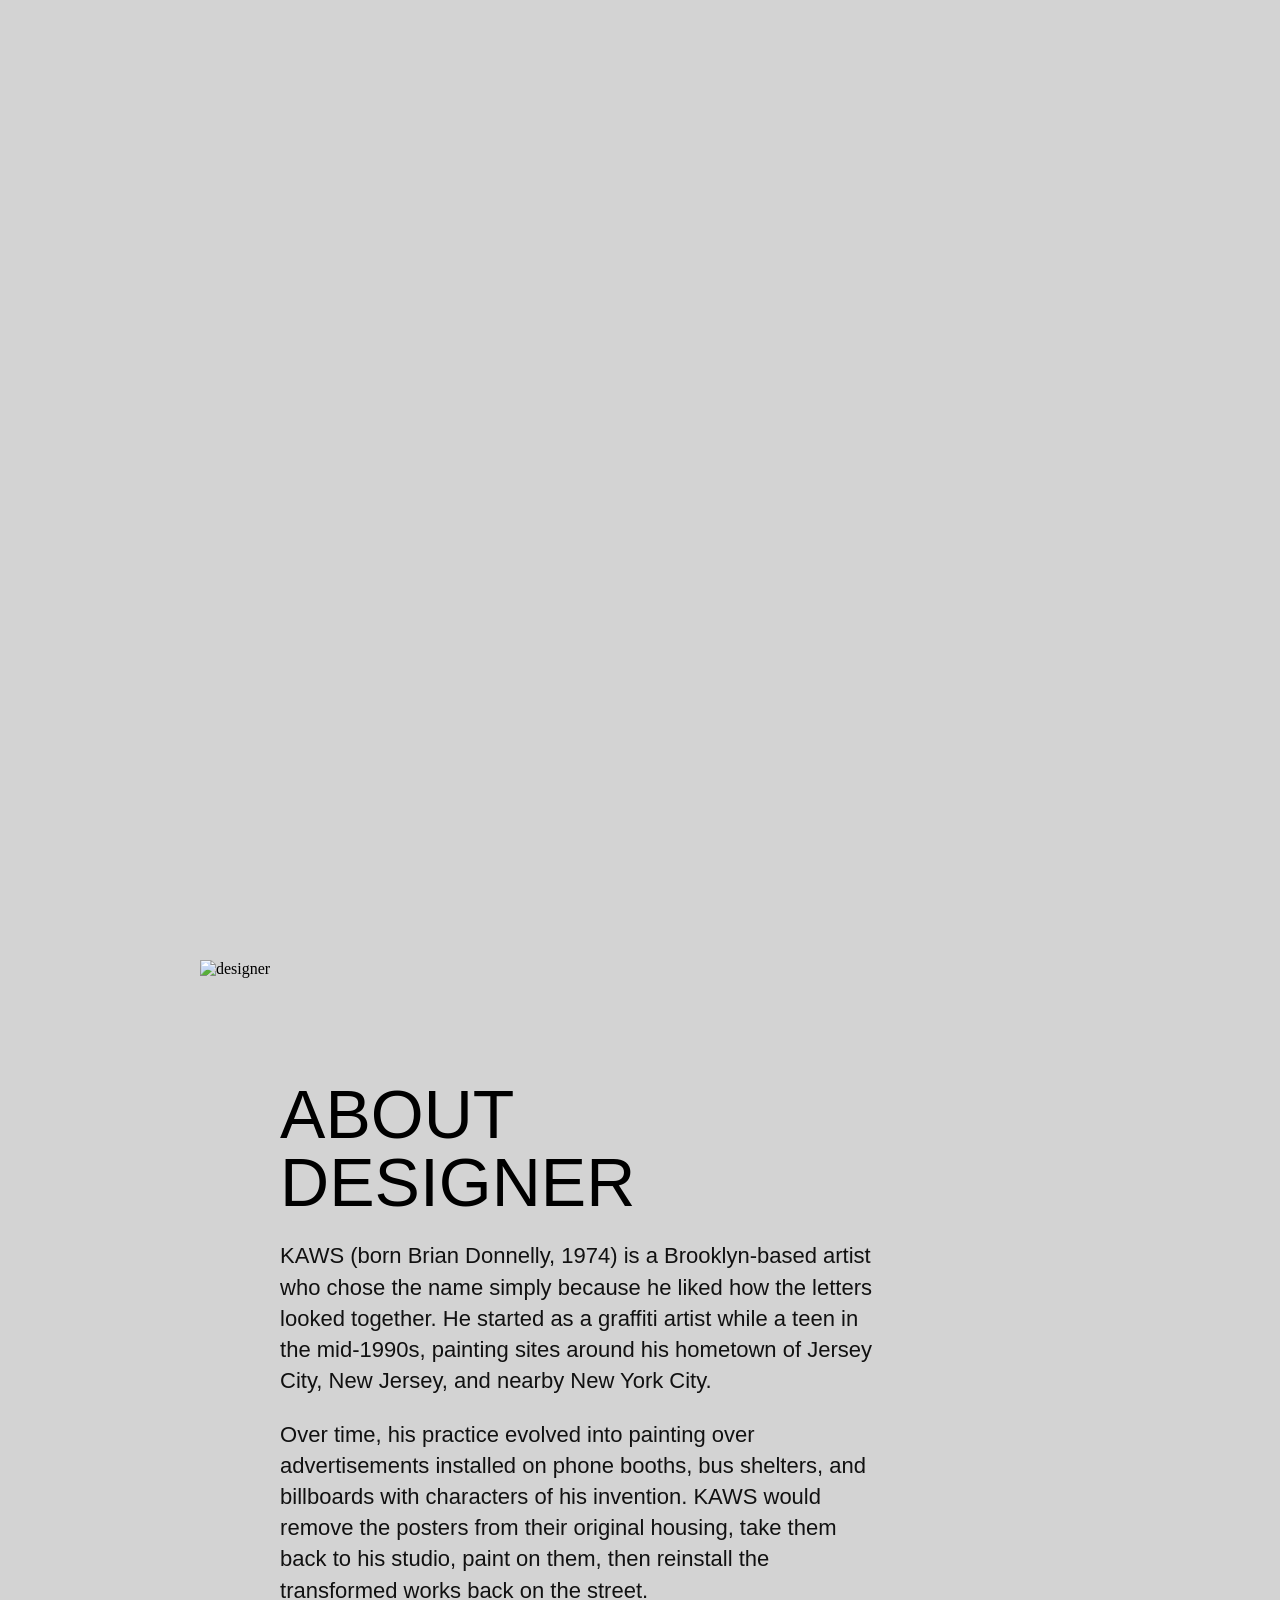
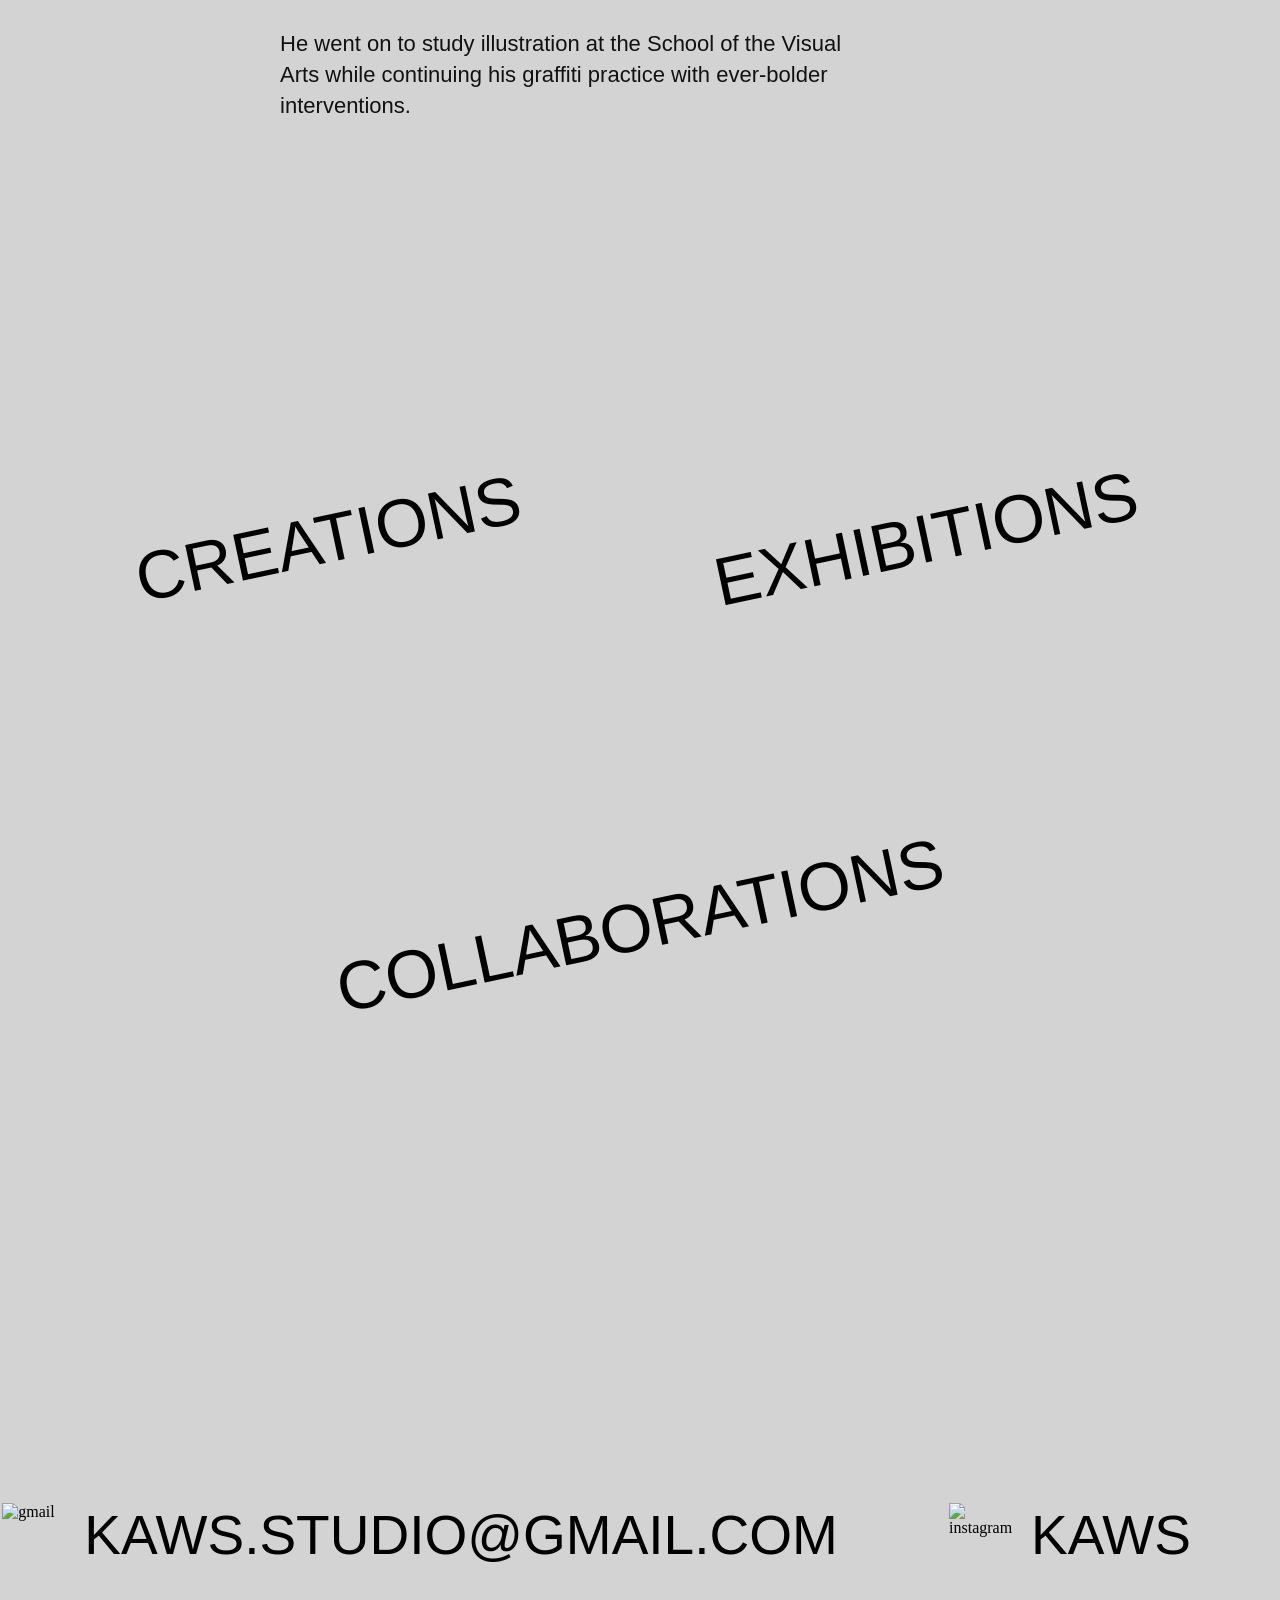
==== index.html @ ca07530b "Add files via upload" ====
<!DOCTYPE html>
<html lang="en">
    <head>
        <meta charset="UTF-8">
        <meta name="viewport" content="width=device-width, initial-scale=1.0">

        <link rel="stylesheet" href="style.css">
        <link rel="preconnect" href="https://fonts.googleapis.com">
        <link rel="preconnect" href="https://fonts.gstatic.com" crossorigin>
        <link href="https://fonts.googleapis.com/css2?family=Inter:ital,opsz,wght@0,14..32,100..900;1,14..32,100..900&family=Permanent+Marker&display=swap" rel="stylesheet">
        <script src="homepage.js" defer></script>
        <title>Kaws</title>
    </head>

    <body>
        <div class="stickers-layer"></div>
        <main>
            <header class="site-header" id="siteHeader">
                <a href="#cover" class="logo-link">
                    <img src="logo.png" class="logo" alt="logo">
                </a>

                <nav class="nav-links">
                    <a href="#about" class="nav-about">
                        <img src="about-spray.png" class="nav-spray nav-spray-about" alt="">
                        <span>About</span>
                    </a>

                    <a href="creations.html" class="nav-creations">Creations</a>
                    <a href="exhibitions.html" class="nav-exhibitions">Exhibitions</a>
                    <a href="collaborations.html" class="nav-collaborations">Collaborations</a>

                    <a href="#contact" class="nav-contact">
                        <img src="contact-spray.png" class="nav-spray nav-spray-contact" alt="">
                        <span>Contact</span>
                    </a>
                </nav>
            </header>

            <section class="cover" id="cover">
                <video autoplay muted playsinline id="video">
                    <source src="Kaws_1.mp4" type="video/mp4" alt="Cover Video">
                </video>
            </section>

            <div id="about"></div>
            <section class="content" id="designer-section">
                <video id="sprayVideo" class="spray-bg" muted playsinline preload="auto">
                    <source src="Designer Spray.webm" type="video/webm">
                </video>

                <div class="designer-photo-wrap">
                    <img src="Designer.png" class="designer-photo" alt="designer">
                </div>

                <div class="designer-info">
                    <h1>ABOUT DESIGNER</h1>

                    <p>KAWS (born Brian Donnelly, 1974) is a Brooklyn-based artist who chose the name simply because he liked how the letters looked together. He started as a graffiti artist while a teen in the mid-1990s, painting sites around his hometown of Jersey City, New Jersey, and nearby New York City.</p>

                    <p>Over time, his practice evolved into painting over advertisements installed on phone booths, bus shelters, and billboards with characters of his invention. KAWS would remove the posters from their original housing, take them back to his studio, paint on them, then reinstall the transformed works back on the street.</p>

                    <p>He went on to study illustration at the School of the Visual Arts while continuing his graffiti practice with ever-bolder interventions.</p>
                </div>
            </section>

            <section id="triangleSection" class="triangle-section triangle-link">
                <a href="creations.html" class="triangle-link">
                    <div class="triangle-item creations">
                        <video class="spray-word-video" muted playsinline preload="auto">
                            <source src="spray-creations.webm" type="video/webm">
                        </video>
                        <h1>CREATIONS</h1>
                    </div>
                </a>

                <a href="exhibitions.html" class="triangle-link">
                    <div class="triangle-item exhibitions">
                        <video class="spray-word-video" muted playsinline preload="auto">
                            <source src="spray-exhibitions.webm" type="video/webm">
                        </video>
                        <h1>EXHIBITIONS</h1>
                    </div>
                </a>

                <a href="collaborations.html" class="triangle-link">
                    <div class="triangle-item collaborations">
                        <video class="spray-word-video" muted playsinline preload="auto">
                            <source src="spray-collaborations.webm" type="video/webm">
                        </video>
                        <h1>COLLABORATIONS</h1>
                    </div>
                </a>
            </section>

            <div id="contact"></div>
            <section class="contact-content">
                <div class="contact-row">
                    <div class="contact-item email-item">
                        <video class="spray spray-email" muted playsinline preload="auto">
                            <source src="spray-email.webm" type="video/webm">
                        </video>

                        <div class="contact-info">
                            <img src="email.png" class="contact-icon" width="64" height="64" alt="gmail">
                            <p>KAWS.STUDIO@GMAIL.COM</p>
                        </div>
                    </div>

                    <div class="contact-item instagram-item">
                        <video class="spray spray-instagram" muted playsinline preload="auto">
                            <source src="spray-instagram.webm" type="video/webm">
                        </video>

                        <div class="contact-info">
                            <img src="instagram.png" class="contact-icon" width="64" height="64" alt="instagram">
                            <p>KAWS</p>
                        </div>
                    </div>
                </div>
            </section>
        </main>
    </body>
</html>
---- style.css ----
html {
  background-color: #CDCDCD;
  overflow-x: hidden;
}

body {
  margin: 0;
  background: #D3D3D3;
  overflow-x: hidden;
}

main,
.content,
#designer-section,
.triangle-section {
  position: relative;
  z-index: 2;
}

h1 {
  font-family: "Permanent Marker", sans-serif;
  font-size: 68px;
  font-weight: 500;
  margin-top: 0;
  margin-bottom: 24px;
  line-height: 1;
}

.stickers-layer {
  position: fixed;
  inset: 0;
  z-index: 0;
  pointer-events: none;
  overflow: hidden;
}

.sticker {
  position: absolute;
  display: block;
  pointer-events: none;
  user-select: none;
  object-fit: contain;
  opacity: 1;
}
.site-header {
  position: fixed;
  top: 0;
  left: 0;
  width: 100%;
  height: 80px;
  padding: 0 32px;
  box-sizing: border-box;
  display: flex;
  justify-content: space-between;
  align-items: center;
  z-index: 1000;
  opacity: 0;
  visibility: hidden;
  transform: translateY(-12px);
  transition: opacity 0.4s ease, transform 0.4s ease, visibility 0.4s ease;
  background: rgba(255, 255, 255, 0.85);
  backdrop-filter: blur(8px);
}

.site-header.show {
  opacity: 1;
  visibility: visible;
  transform: translateY(0);
}

.logo-link {
  display: inline-block;
  line-height: 0;
}

.logo {
  width: 120px;
  height: auto;
  margin: 10px;
  display: block;
}

.nav-links {
  display: flex;
  gap: 24px;
}

.nav-links a {
  position: relative;
  display: inline-flex;
  align-items: center;
  justify-content: center;
  text-decoration: none;
  color: black;
  font-family: sans-serif;
  font-size: 20px;
  margin: 10px;
  padding: 6px 12px;
  transition: color 0.25s ease, transform 0.25s ease;
  z-index: 1;
}

.nav-links a:hover {
  transform: scale(1.20);
}

.nav-links a.active-section {
  color: #000000;
}

/* spray 圖共用 */
.nav-spray {
  position: absolute;
  z-index: -1;
  opacity: 0;
  pointer-events: none;
  height: auto;
  transition: opacity 0.25s ease, transform 0.25s ease;
}

/* About 專用 */
.nav-spray-about {
  width: 90px;   /* 改這裡調大小 */
}

/* Contact 專用 */
.nav-spray-contact {
  width: 115px;
  height: 50px; /* 改這裡調大小 */
}

/* Creations 專用 */
.nav-spray-creations {
  width: 115px; /* 改這裡調大小 */
  opacity: 1;
  top: 50%;
  left: 50%;
  transform: translate(-50%, -50%);
}

.nav-links a.current-page:hover {
  transform: none;
}

/* Exhibitions 專用 */
.nav-spray-exhibitions {
  width: 115px; /* 改這裡調大小 */
}

/* active 時顯示 */
.nav-links a.active-section .nav-spray {
  opacity: 1;
  transform: scale(1);
}

.cover {
  width: 100%;
  height: 100vh;
  overflow: hidden;
  display: block;
}

#video {
  width: 100%;
  height: 100%;
  object-fit: cover;
  display: block;
}

.content {
  min-height: 100vh;
  display: flex;
  align-items: center;
  justify-content: center;
  gap: 20px;
  padding: 60px;
  box-sizing: border-box;
  transform: translateX(-100px);
}

.spray-bg {
  position: absolute;
  top: 50%;
  left: 58%;
  width: 1600px;
  height: auto;
  transform: translate(-50%, -50%) rotate(-6deg);
  z-index: 0;
  pointer-events: none;
}

.designer-photo-wrap {
  position: relative;
  flex-shrink: 0;
  z-index: 2;
}

.designer-photo {
  width: auto;
  height: 900px;
  display: block;
  margin-right: -5px;
  z-index: 2;
}

.designer-info {
  position: relative;
  max-width: 600px;
  margin-left: -5px;
  box-sizing: border-box;
  z-index: 2;
  background: rgba(255, 255, 255, 0.02);
}

.designer-info h1 {
  margin-top: 0;
  margin-bottom: 24px;
  color: #000;
}

.designer-info p {
  font-family: Arial, Helvetica, sans-serif;
  font-size: 22px;
  line-height: 1.42;
  margin-bottom: 18px;
  color: #111;
}

.triangle-section {
  min-height: 100vh;
  overflow: hidden;
}

.triangle-item {
  position: absolute;
  width: 400px;
  height: 220px;
  display: flex;
  align-items: center;
  justify-content: center;
  transform: rotate(-12deg);
  transition: transform 0.28s ease;
  z-index: 20;
}

.creations {
  top: 12%;
  left: 10%;
}

.exhibitions {
  top: 12%;
  right: 12%;
}

.collaborations {
  top: 55%;
  left: 50%;
  width: 420px;
  transform: translateX(-50%) rotate(-12deg);
  transition: transform 0.28s ease;
}

.spray-word-video {
  position: absolute;
  top: 50%;
  left: 50%;
  width: 180%;   
  height: auto;
  transform: translate(-50%, -50%);
  object-fit: contain;
  z-index: 0;
  pointer-events: none;
  transition: transform 0.28s ease;
}

.triangle-item h1 {
  position: relative;
  z-index: 1;
  margin: 0; 
  line-height: 1;
  white-space: nowrap;
  transition: color 0.28s ease;
}

.creations.hovered,
.exhibitions.hovered {
  transform: rotate(-12deg) scale(1.05);
}

.collaborations.hovered {
  transform: translateX(-50%) rotate(-12deg) scale(1.05);
}

.triangle-item.hovered .spray-word-video {
  transform: translate(-50%, -50%) scale(1.05);
}

.triangle-item.hovered h1 {
  color: white;
}

.triangle-link {
  text-decoration: none;
  color: inherit;
}

.contact-content {
  position: relative;
  min-height: 50vh;
  background: transparent;
  overflow: hidden;
  padding: 50px 50px;
  box-sizing: border-box;
}

.contact-content h1 {
  position: absolute;
  top: 30px;
  left: 30px;
  margin: 10px;
  padding: 20px;
  font-family: "Permanent Marker", sans-serif;
  font-size: 72px;
  z-index: 3;
}

.contact-row {
  width: 100%;
  min-height: 50vh;
  display: flex;
  justify-content: center;
  align-items: center;
  gap: 120px;
  padding-top: 80px;
  box-sizing: border-box;
}

.contact-item {
  position: relative;
  display: flex;
  align-items: center;
  justify-content: center;
  min-width: 320px;
  min-height: 180px;
}

.spray {
  position: absolute;
  top: 50%;
  left: 50%;
  transform: translate(-50%, -50%);
  height: auto;
  z-index: 1;
  pointer-events: none;
  object-fit: contain;
}

.contact-info {
  position: relative;
  display: flex;
  align-items: center;
  gap: 18px;
  z-index: 2;
}

.contact-icon {
  display: block;
  width: 64px;
  height: 64px;
  object-fit: contain;
  flex-shrink: 0;
}

.contact-content p {
  margin: 0;
  font-family: "Permanent Marker", sans-serif;
  font-size: 55px;
  line-height: 1;
  white-space: nowrap;
}

.email-item .spray {
  width: 1000px;
  z-index: 2;
}

.instagram-item .spray {
  width: 700px;
  z-index: 1;
}

.creationspage{
  padding: 100px;
}

.characters-section{
  display: flex;
  align-items: center;
  justify-content: center;
  gap: 40px;
  margin-top: 80px;
}

/* 左邊文字區 */
.companion-info{
  position: relative;
  flex: 1;
  max-width: 600px;
  margin-left: -5px;
  padding-left: 80px;
  box-sizing: border-box;
  z-index: 2;
}

.companion-spray{
  position: absolute;
  top: 50%;
  left: -70px;
  transform: translateY(-50%);
  width: 860px;
  height: auto;
  z-index: 1;
  pointer-events: none;
  opacity: 1;
}

.companion-info h1{
  font-family: "Permanent Marker", sans-serif;
  font-size: 68px;
  font-weight: 500;
  margin-top: 10px;
  margin-bottom: 24px;
  margin-left: 0;
  line-height: 1;
  position: relative;
  z-index: 2;
}

.companion-info p{
  font-family: Arial, Helvetica, sans-serif;
  font-size: 22px;
  line-height: 1.42;
  margin-bottom: 18px;
  color: #111;
  position: relative;
  z-index: 2;
}

.characters-visual{
  position: relative;
  width: 560px;
  height: 640px;
  flex-shrink: 0;
  z-index: 2;
  cursor: pointer;
}

.stack-card{
  position: absolute;
  top: 40px;
  left: 0;
  width: auto;
  height: 560px;
  transition: transform 0.45s ease, z-index 0.45s ease;
  user-select: none;
}

/* 最前面 */
.pos-0{
  transform: translateX(0px) translateY(0px) rotate(0deg);
  z-index: 5;
}

/* 後面依序往右展開 */
.pos-1{
  transform: translateX(34px) translateY(-12px) rotate(8deg);
  z-index: 4;
}

.pos-2{
  transform: translateX(68px) translateY(-20px) rotate(14deg);
  z-index: 3;
}

.pos-3{
  transform: translateX(102px) translateY(-28px) rotate(20deg);
  z-index: 2;
}

.pos-4{
  transform: translateX(136px) translateY(-36px) rotate(26deg);
  z-index: 1;
}

#characterSpray[src*="chum-spray"] {
  width: 850px;
  height: 830px;
  margin-left: 10px;
  margin-top: 10px;
}

#characterSpray[src*="bendy-spray"] {
  width: 850px;
  height: 790px;
  margin-left: 10px;
  margin-top: 10px;
}
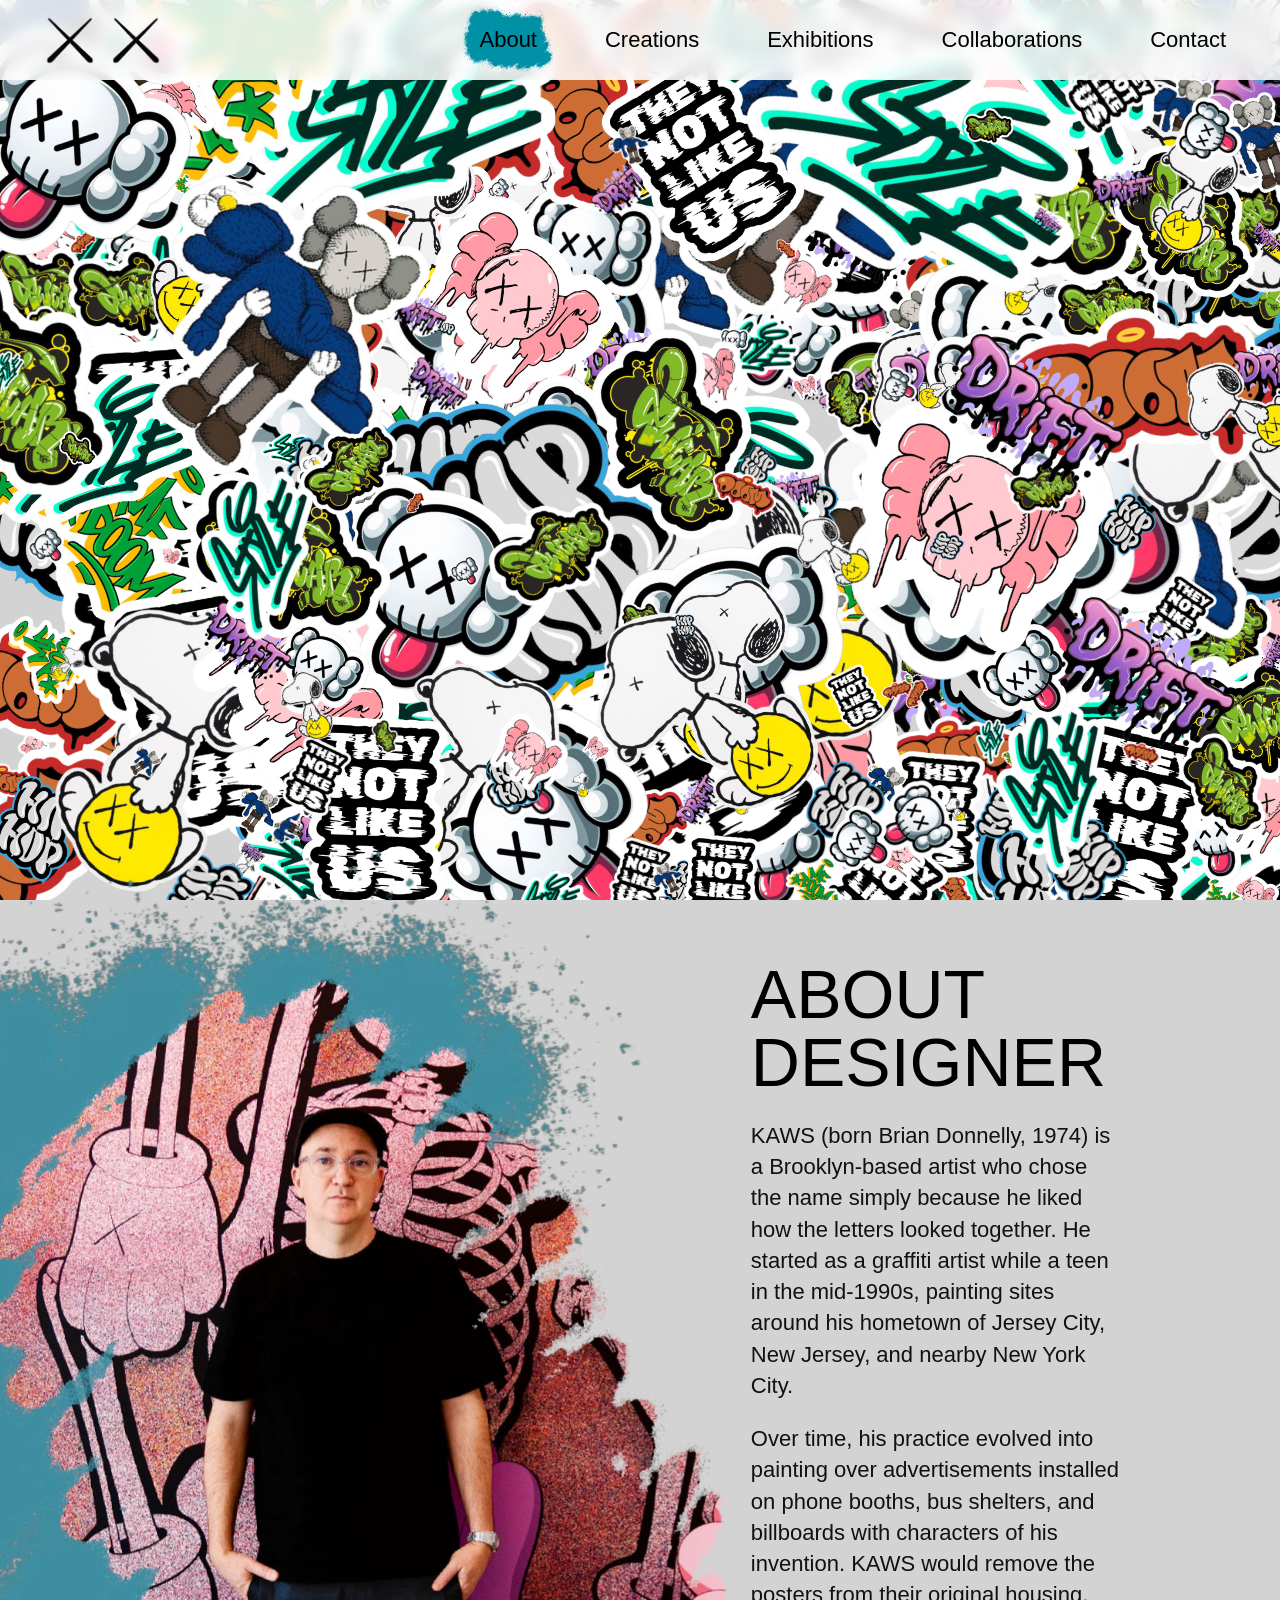
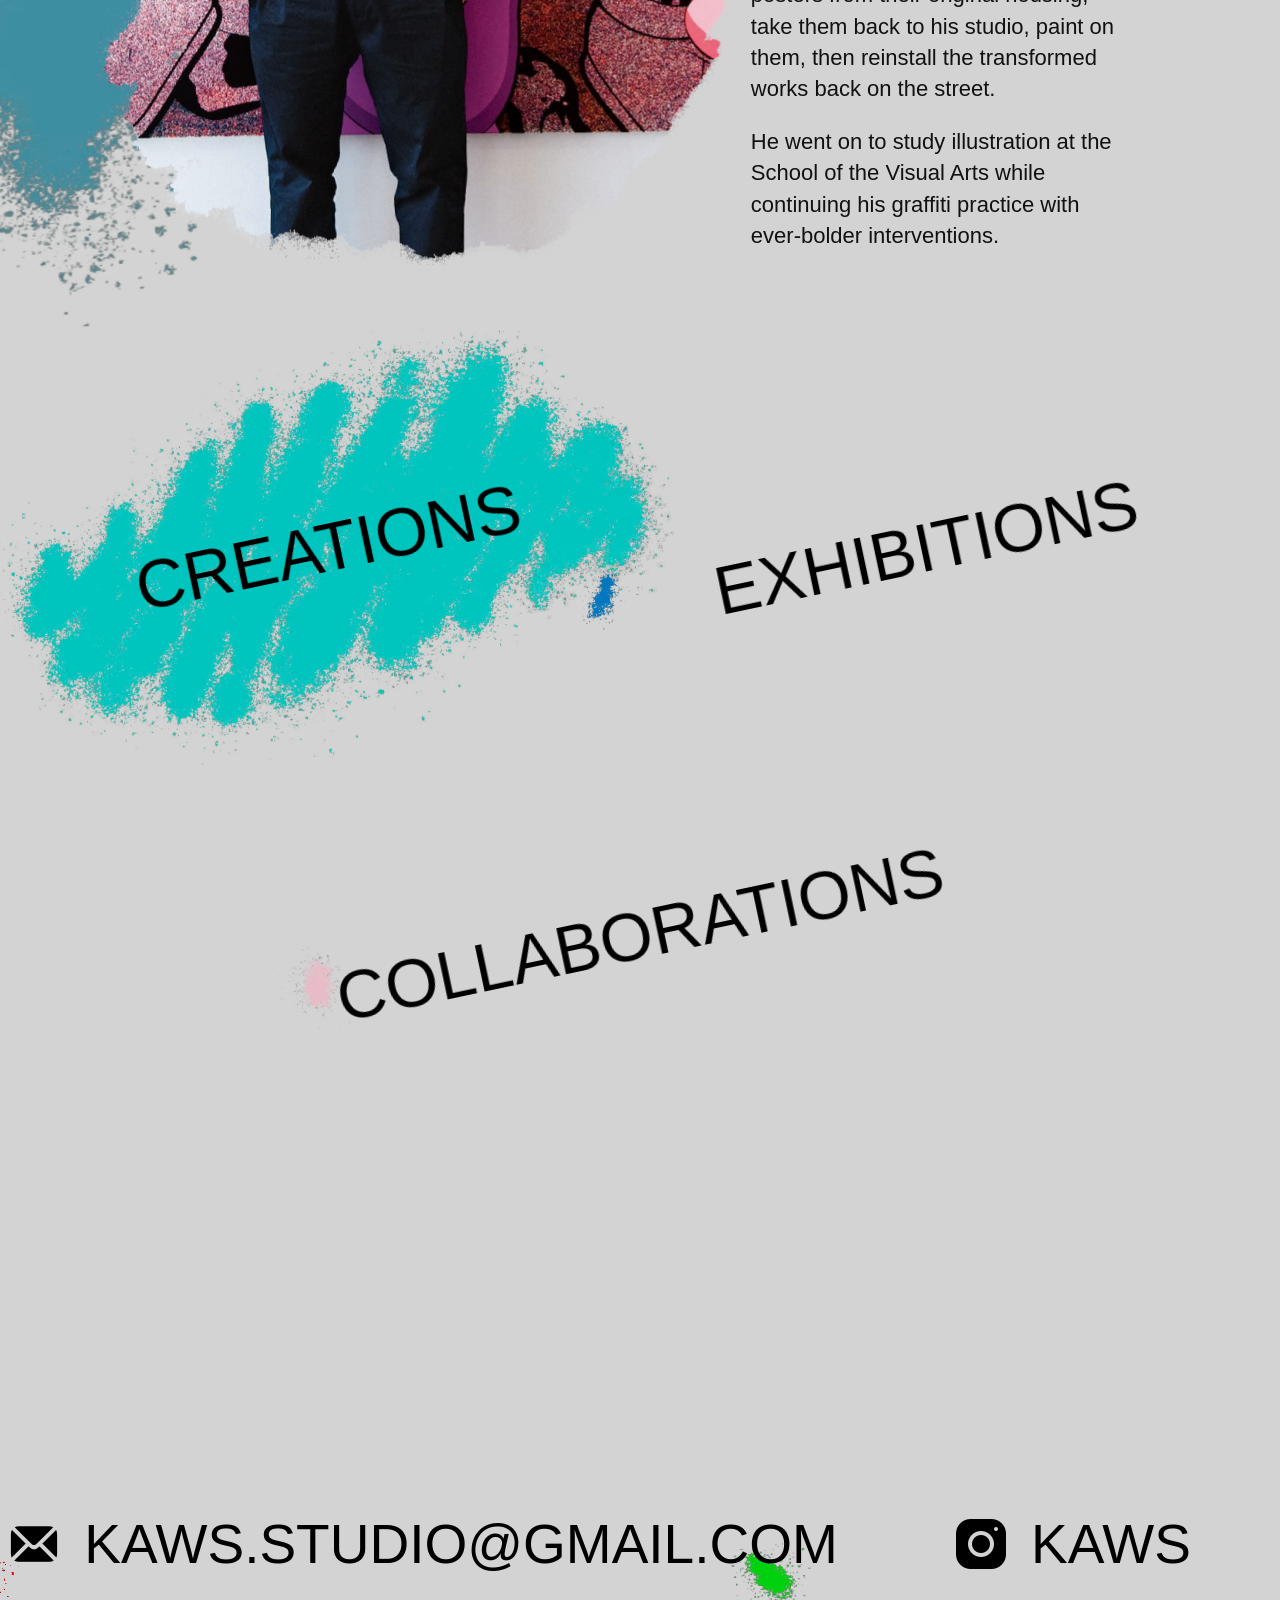
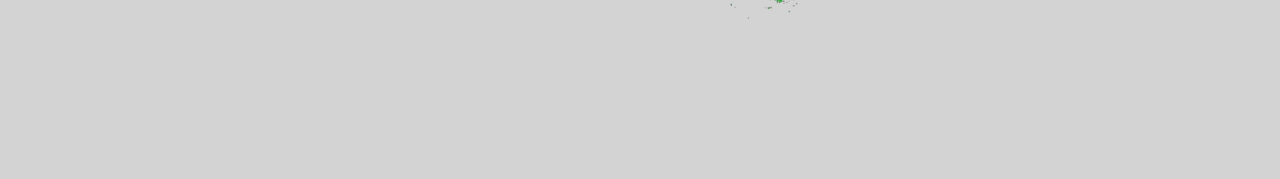
==== commit e94ca1a9: "remove defer" ====
--- a/index.html
+++ b/index.html
@@ -8,7 +8,7 @@
         <link rel="preconnect" href="https://fonts.googleapis.com">
         <link rel="preconnect" href="https://fonts.gstatic.com" crossorigin>
         <link href="https://fonts.googleapis.com/css2?family=Inter:ital,opsz,wght@0,14..32,100..900;1,14..32,100..900&family=Permanent+Marker&display=swap" rel="stylesheet">
-        <script src="homepage.js" defer></script>
+        <script src="homepage.js"></script>
         <title>Kaws</title>
     </head>
 
@@ -121,4 +121,4 @@
             </section>
         </main>
     </body>
-</html>+</html>
--- a/style.css
+++ b/style.css
@@ -92,8 +92,8 @@
   justify-content: center;
   text-decoration: none;
   color: black;
-  font-family: sans-serif;
-  font-size: 20px;
+  font-family: "Permanent Marker", sans-serif;
+  font-size: 22px;
   margin: 10px;
   padding: 6px 12px;
   transition: color 0.25s ease, transform 0.25s ease;
@@ -108,7 +108,6 @@
   color: #000000;
 }
 
-/* spray 圖共用 */
 .nav-spray {
   position: absolute;
   z-index: -1;
@@ -118,20 +117,17 @@
   transition: opacity 0.25s ease, transform 0.25s ease;
 }
 
-/* About 專用 */
 .nav-spray-about {
-  width: 90px;   /* 改這裡調大小 */
-}
-
-/* Contact 專用 */
+  width: 90px;
+}
+
 .nav-spray-contact {
   width: 115px;
-  height: 50px; /* 改這裡調大小 */
-}
-
-/* Creations 專用 */
+  height: 50px;
+}
+
 .nav-spray-creations {
-  width: 115px; /* 改這裡調大小 */
+  width: 115px;
   opacity: 1;
   top: 50%;
   left: 50%;
@@ -142,12 +138,10 @@
   transform: none;
 }
 
-/* Exhibitions 專用 */
 .nav-spray-exhibitions {
-  width: 115px; /* 改這裡調大小 */
-}
-
-/* active 時顯示 */
+  width: 115px; 
+}
+
 .nav-links a.active-section .nav-spray {
   opacity: 1;
   transform: scale(1);
@@ -402,7 +396,6 @@
   margin-top: 80px;
 }
 
-/* 左邊文字區 */
 .companion-info{
   position: relative;
   flex: 1;
@@ -466,13 +459,11 @@
   user-select: none;
 }
 
-/* 最前面 */
 .pos-0{
   transform: translateX(0px) translateY(0px) rotate(0deg);
   z-index: 5;
 }
 
-/* 後面依序往右展開 */
 .pos-1{
   transform: translateX(34px) translateY(-12px) rotate(8deg);
   z-index: 4;
